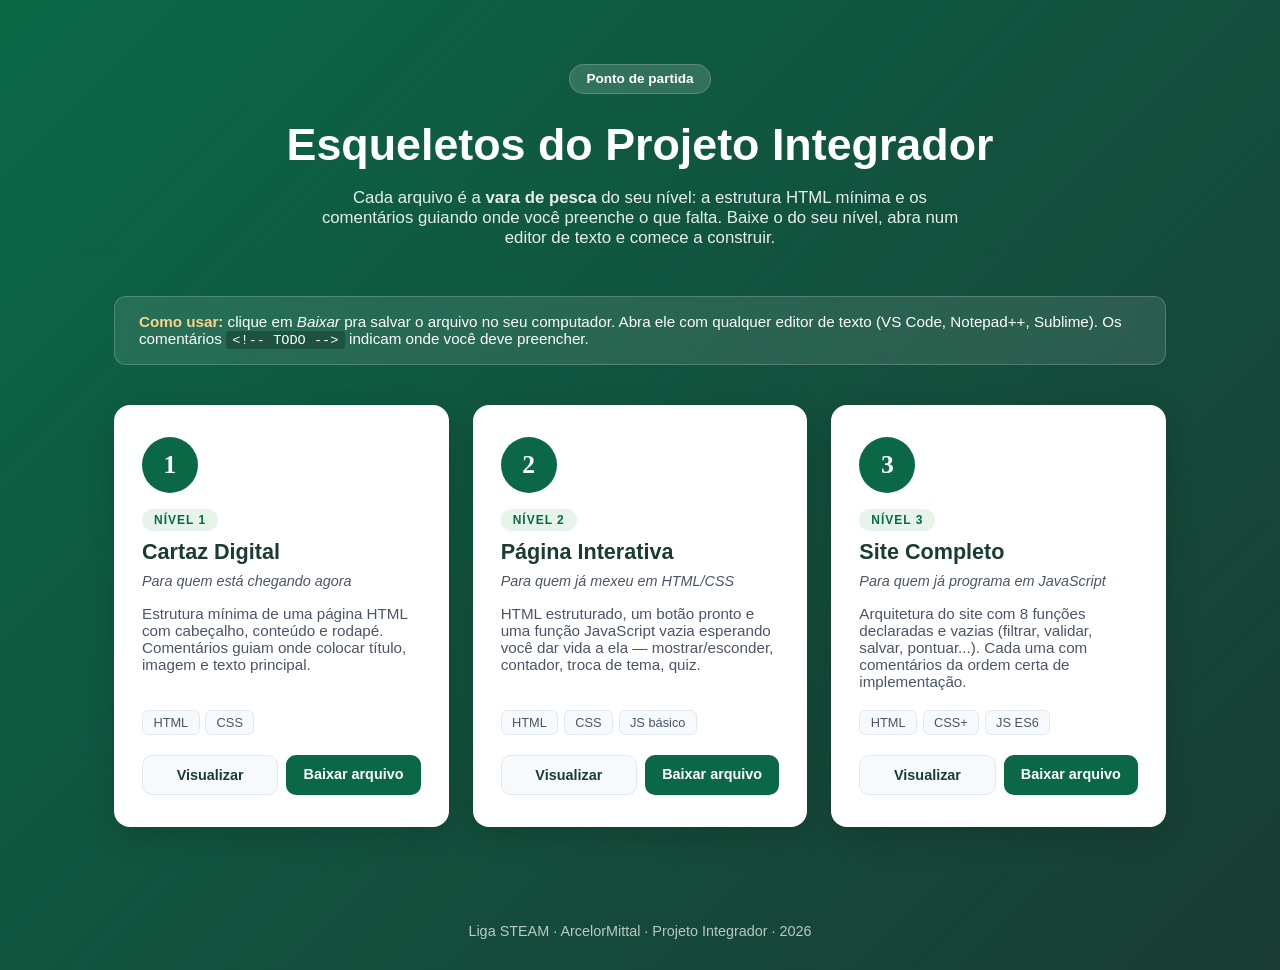
==== index.html @ 69ca0a3c "Add files via upload" ====
<!DOCTYPE html>
<html lang="pt-BR">
<head>
  <meta charset="UTF-8">
  <meta name="viewport" content="width=device-width, initial-scale=1.0">
  <meta name="description" content="Esqueletos HTML iniciais para o Projeto Integrador da Liga STEAM / ArcelorMittal — três níveis.">
  <title>Esqueletos · Projeto Integrador · Liga STEAM</title>
  <style>
    * { margin: 0; padding: 0; box-sizing: border-box; }
    body {
      font-family: 'Segoe UI', Roboto, Arial, sans-serif;
      background: linear-gradient(135deg, #0a6847 0%, #1a3c34 100%);
      color: #1a202c;
      min-height: 100vh;
    }

    .topo { text-align: center; padding: 4rem 1.5rem 2rem; color: white; }
    .etiqueta {
      display: inline-block;
      background: rgba(255,255,255,0.15);
      padding: 0.4rem 1rem;
      border-radius: 100px;
      font-size: 0.85rem;
      font-weight: 600;
      margin-bottom: 1.5rem;
      border: 1px solid rgba(255,255,255,0.2);
    }
    .topo h1 { font-size: clamp(1.8rem, 5vw, 2.8rem); margin-bottom: 1rem; line-height: 1.2; }
    .topo p {
      opacity: 0.9;
      max-width: 640px;
      margin: 0 auto;
      font-size: 1.05rem;
    }

    .conteudo { max-width: 1100px; margin: 0 auto; padding: 1rem 1.5rem 4rem; }

    .nota {
      background: rgba(255,255,255,0.1);
      border: 1px solid rgba(255,255,255,0.2);
      border-radius: 12px;
      padding: 1rem 1.5rem;
      color: white;
      margin-bottom: 2.5rem;
      font-size: 0.95rem;
      backdrop-filter: blur(10px);
    }
    .nota strong { color: #fbd38d; }
    .nota code {
      background: rgba(0,0,0,0.25);
      padding: 0.1rem 0.4rem;
      border-radius: 4px;
      font-size: 0.85rem;
    }

    .grid {
      display: grid;
      grid-template-columns: repeat(auto-fit, minmax(290px, 1fr));
      gap: 1.5rem;
    }

    .card {
      background: white;
      border-radius: 16px;
      padding: 2rem 1.75rem;
      box-shadow: 0 10px 30px rgba(0,0,0,0.15);
      display: flex;
      flex-direction: column;
    }
    .card__numero {
      width: 56px;
      height: 56px;
      border-radius: 50%;
      background: #0a6847;
      color: white;
      font-size: 1.6rem;
      font-weight: 700;
      display: flex;
      align-items: center;
      justify-content: center;
      margin-bottom: 1rem;
      font-family: Georgia, serif;
    }
    .card__nivel {
      display: inline-block;
      background: #e6f4ea;
      color: #0a6847;
      padding: 0.25rem 0.75rem;
      border-radius: 100px;
      font-size: 0.75rem;
      font-weight: 700;
      letter-spacing: 1px;
      text-transform: uppercase;
      margin-bottom: 0.5rem;
      align-self: flex-start;
    }
    .card h2 {
      color: #1a3c34;
      font-size: 1.35rem;
      margin-bottom: 0.5rem;
    }
    .card__sub {
      color: #4a5568;
      font-size: 0.9rem;
      margin-bottom: 1rem;
      font-style: italic;
    }
    .card__desc {
      color: #4a5568;
      font-size: 0.95rem;
      margin-bottom: 1.25rem;
      flex-grow: 1;
    }
    .card__tec {
      display: flex;
      flex-wrap: wrap;
      gap: 0.35rem;
      margin-bottom: 1.25rem;
    }
    .tec {
      background: #f7fafc;
      color: #4a5568;
      padding: 0.25rem 0.65rem;
      border-radius: 6px;
      font-size: 0.8rem;
      font-weight: 500;
      border: 1px solid #e2e8f0;
    }

    .card__acoes {
      display: flex;
      gap: 0.5rem;
      flex-wrap: wrap;
    }
    .botao {
      flex: 1;
      min-width: 130px;
      text-align: center;
      padding: 0.7rem 1rem;
      border-radius: 10px;
      text-decoration: none;
      font-weight: 600;
      font-size: 0.9rem;
      transition: transform 0.15s, box-shadow 0.15s;
    }
    .botao:hover { transform: translateY(-2px); }
    .botao--principal {
      background: #0a6847;
      color: white;
    }
    .botao--principal:hover { box-shadow: 0 6px 16px rgba(10, 104, 71, 0.4); }
    .botao--secundario {
      background: #f7fafc;
      color: #1a3c34;
      border: 1px solid #e2e8f0;
    }
    .botao--secundario:hover { background: #edf2f7; }

    .rodape { text-align: center; color: rgba(255,255,255,0.7); padding: 2rem; font-size: 0.9rem; }
  </style>
</head>
<body>

  <header class="topo">
    <span class="etiqueta">Ponto de partida</span>
    <h1>Esqueletos do Projeto Integrador</h1>
    <p>Cada arquivo é a <strong>vara de pesca</strong> do seu nível: a estrutura HTML mínima e os comentários guiando onde você preenche o que falta. Baixe o do seu nível, abra num editor de texto e comece a construir.</p>
  </header>

  <main class="conteudo">

    <div class="nota">
      <strong>Como usar:</strong> clique em <em>Baixar</em> pra salvar o arquivo no seu computador. Abra ele com qualquer editor de texto (VS Code, Notepad++, Sublime). Os comentários <code>&lt;!-- TODO --&gt;</code> indicam onde você deve preencher.
    </div>

    <div class="grid">

      <article class="card">
        <div class="card__numero">1</div>
        <span class="card__nivel">Nível 1</span>
        <h2>Cartaz Digital</h2>
        <p class="card__sub">Para quem está chegando agora</p>
        <p class="card__desc">Estrutura mínima de uma página HTML com cabeçalho, conteúdo e rodapé. Comentários guiam onde colocar título, imagem e texto principal.</p>
        <div class="card__tec">
          <span class="tec">HTML</span>
          <span class="tec">CSS</span>
        </div>
        <div class="card__acoes">
          <a href="nivel-1-cartaz-digital.html" class="botao botao--secundario" target="_blank">Visualizar</a>
          <a href="nivel-1-cartaz-digital.html" download class="botao botao--principal">Baixar arquivo</a>
        </div>
      </article>

      <article class="card">
        <div class="card__numero">2</div>
        <span class="card__nivel">Nível 2</span>
        <h2>Página Interativa</h2>
        <p class="card__sub">Para quem já mexeu em HTML/CSS</p>
        <p class="card__desc">HTML estruturado, um botão pronto e uma função JavaScript vazia esperando você dar vida a ela — mostrar/esconder, contador, troca de tema, quiz.</p>
        <div class="card__tec">
          <span class="tec">HTML</span>
          <span class="tec">CSS</span>
          <span class="tec">JS básico</span>
        </div>
        <div class="card__acoes">
          <a href="nivel-2-pagina-interativa.html" class="botao botao--secundario" target="_blank">Visualizar</a>
          <a href="nivel-2-pagina-interativa.html" download class="botao botao--principal">Baixar arquivo</a>
        </div>
      </article>

      <article class="card">
        <div class="card__numero">3</div>
        <span class="card__nivel">Nível 3</span>
        <h2>Site Completo</h2>
        <p class="card__sub">Para quem já programa em JavaScript</p>
        <p class="card__desc">Arquitetura do site com 8 funções declaradas e vazias (filtrar, validar, salvar, pontuar...). Cada uma com comentários da ordem certa de implementação.</p>
        <div class="card__tec">
          <span class="tec">HTML</span>
          <span class="tec">CSS+</span>
          <span class="tec">JS ES6</span>
        </div>
        <div class="card__acoes">
          <a href="nivel-3-site-completo.html" class="botao botao--secundario" target="_blank">Visualizar</a>
          <a href="nivel-3-site-completo.html" download class="botao botao--principal">Baixar arquivo</a>
        </div>
      </article>

    </div>

  </main>

  <footer class="rodape">
    <p>Liga STEAM · ArcelorMittal · Projeto Integrador · 2026</p>
  </footer>

</body>
</html>
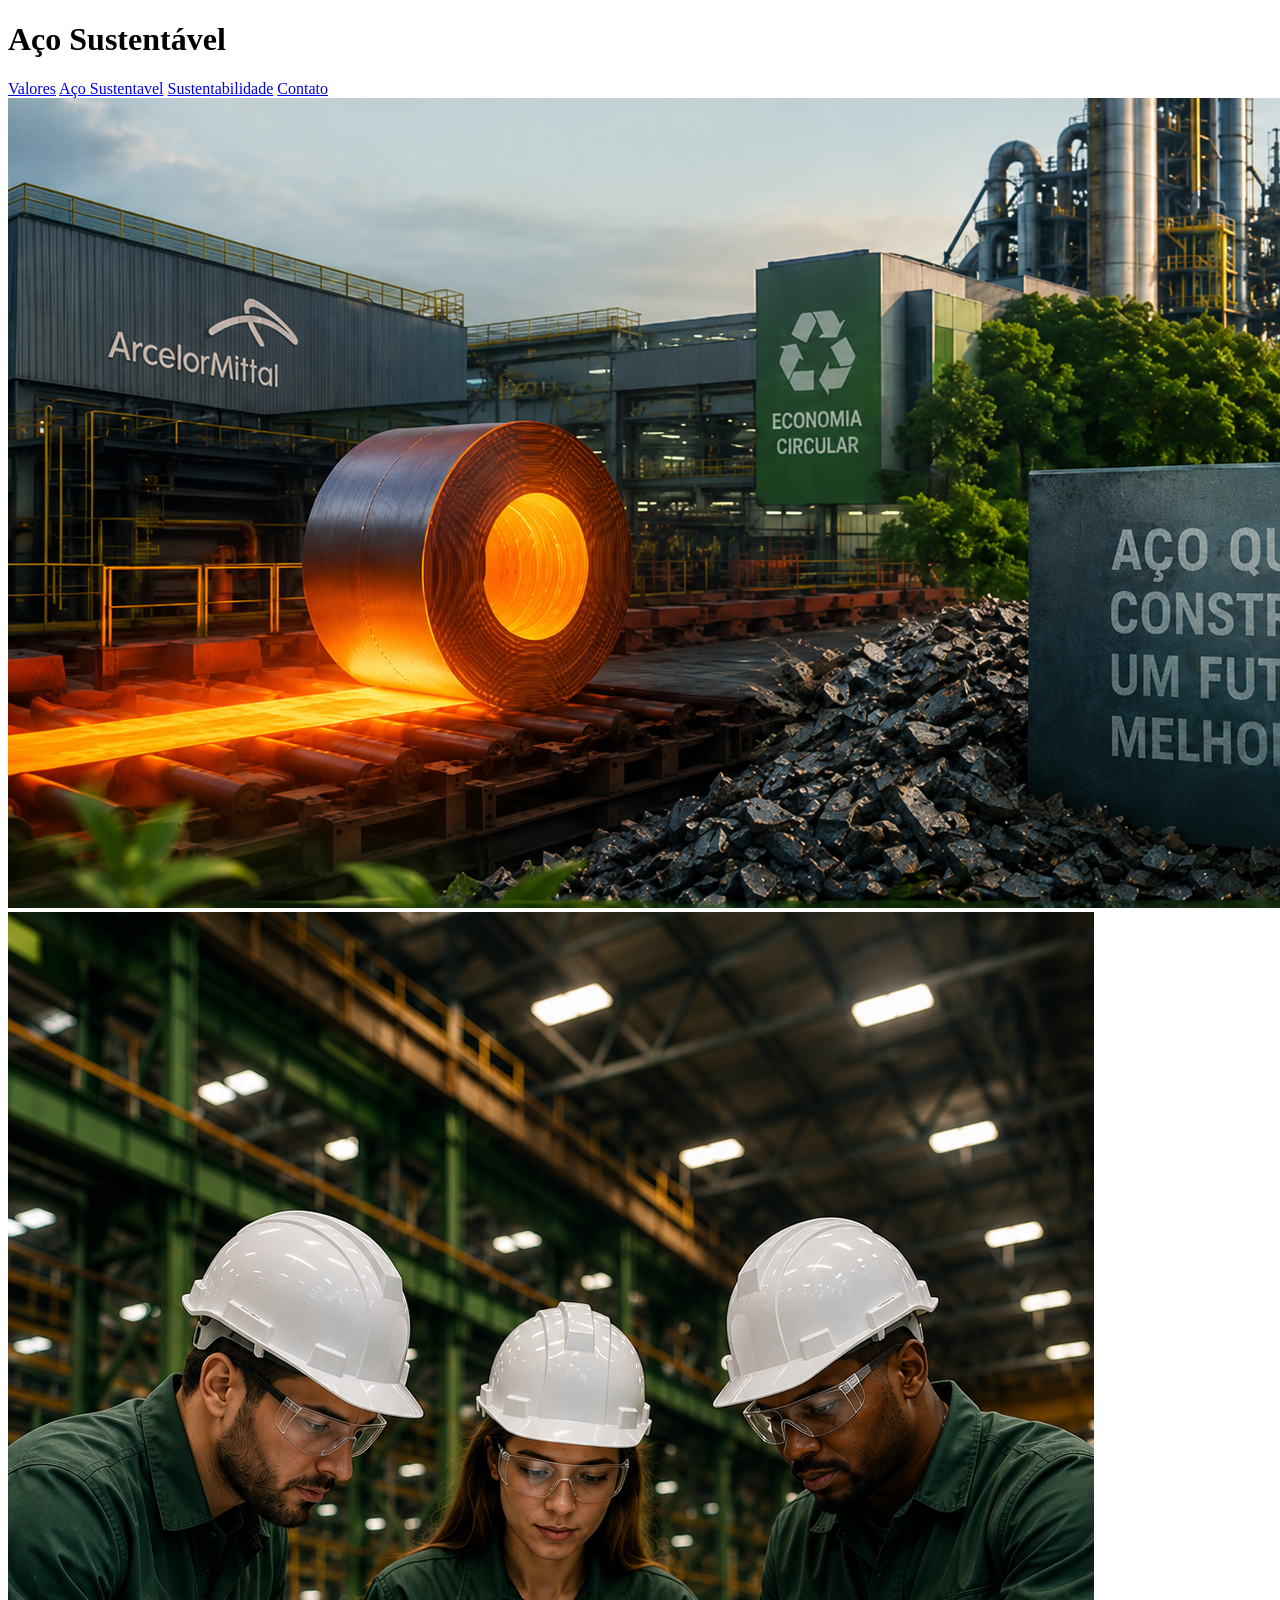
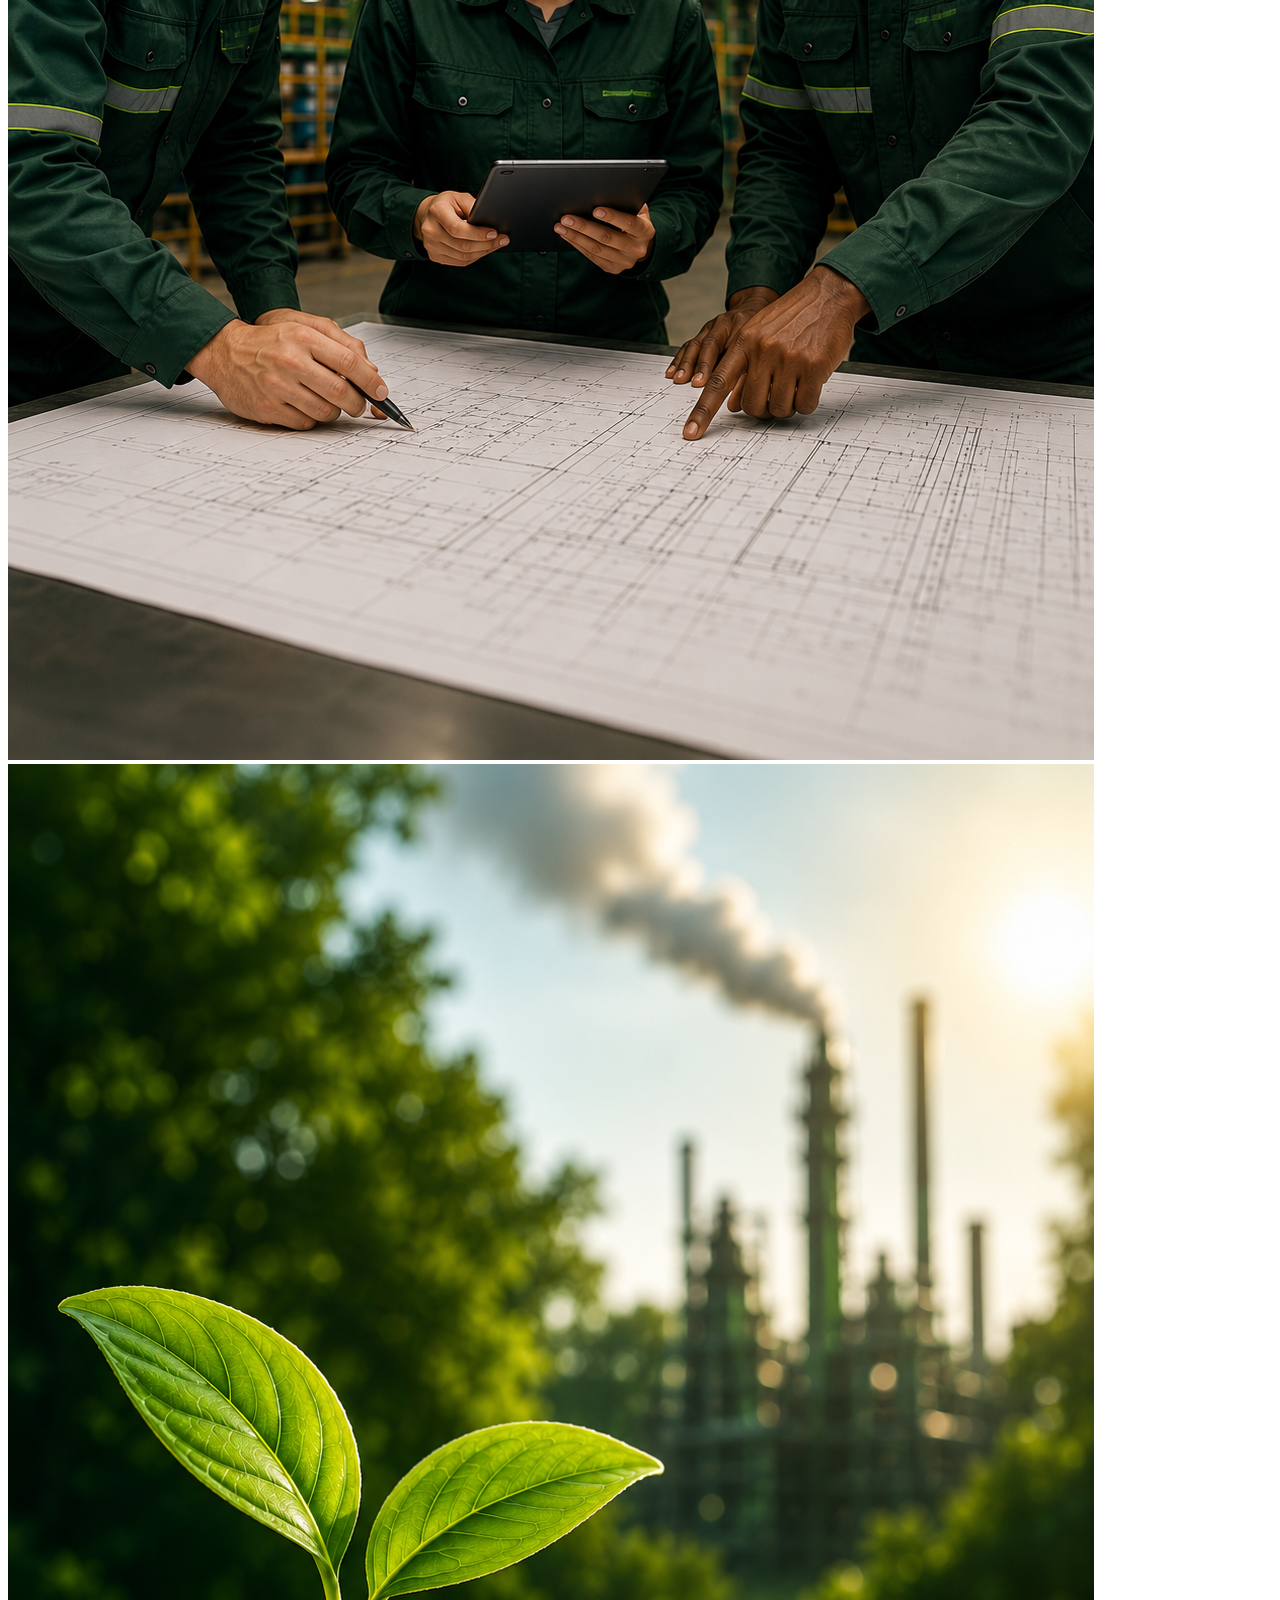
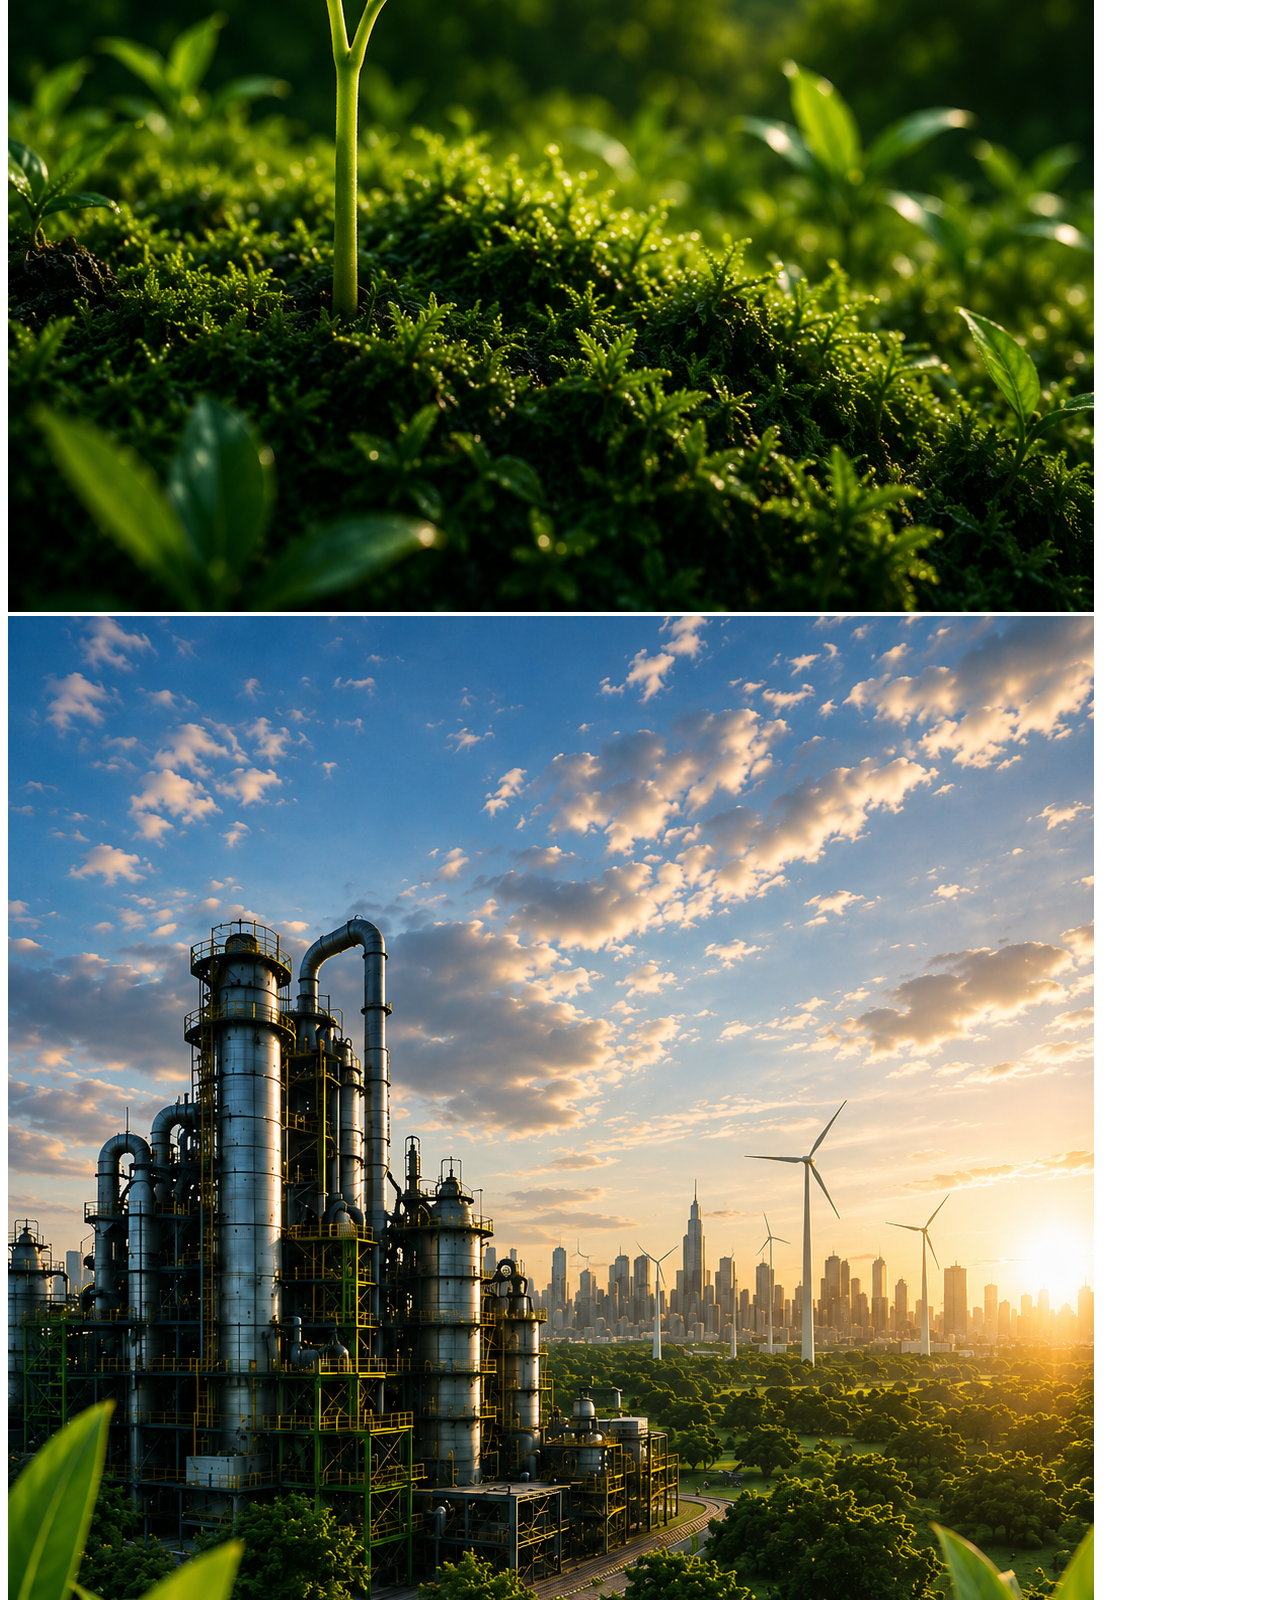
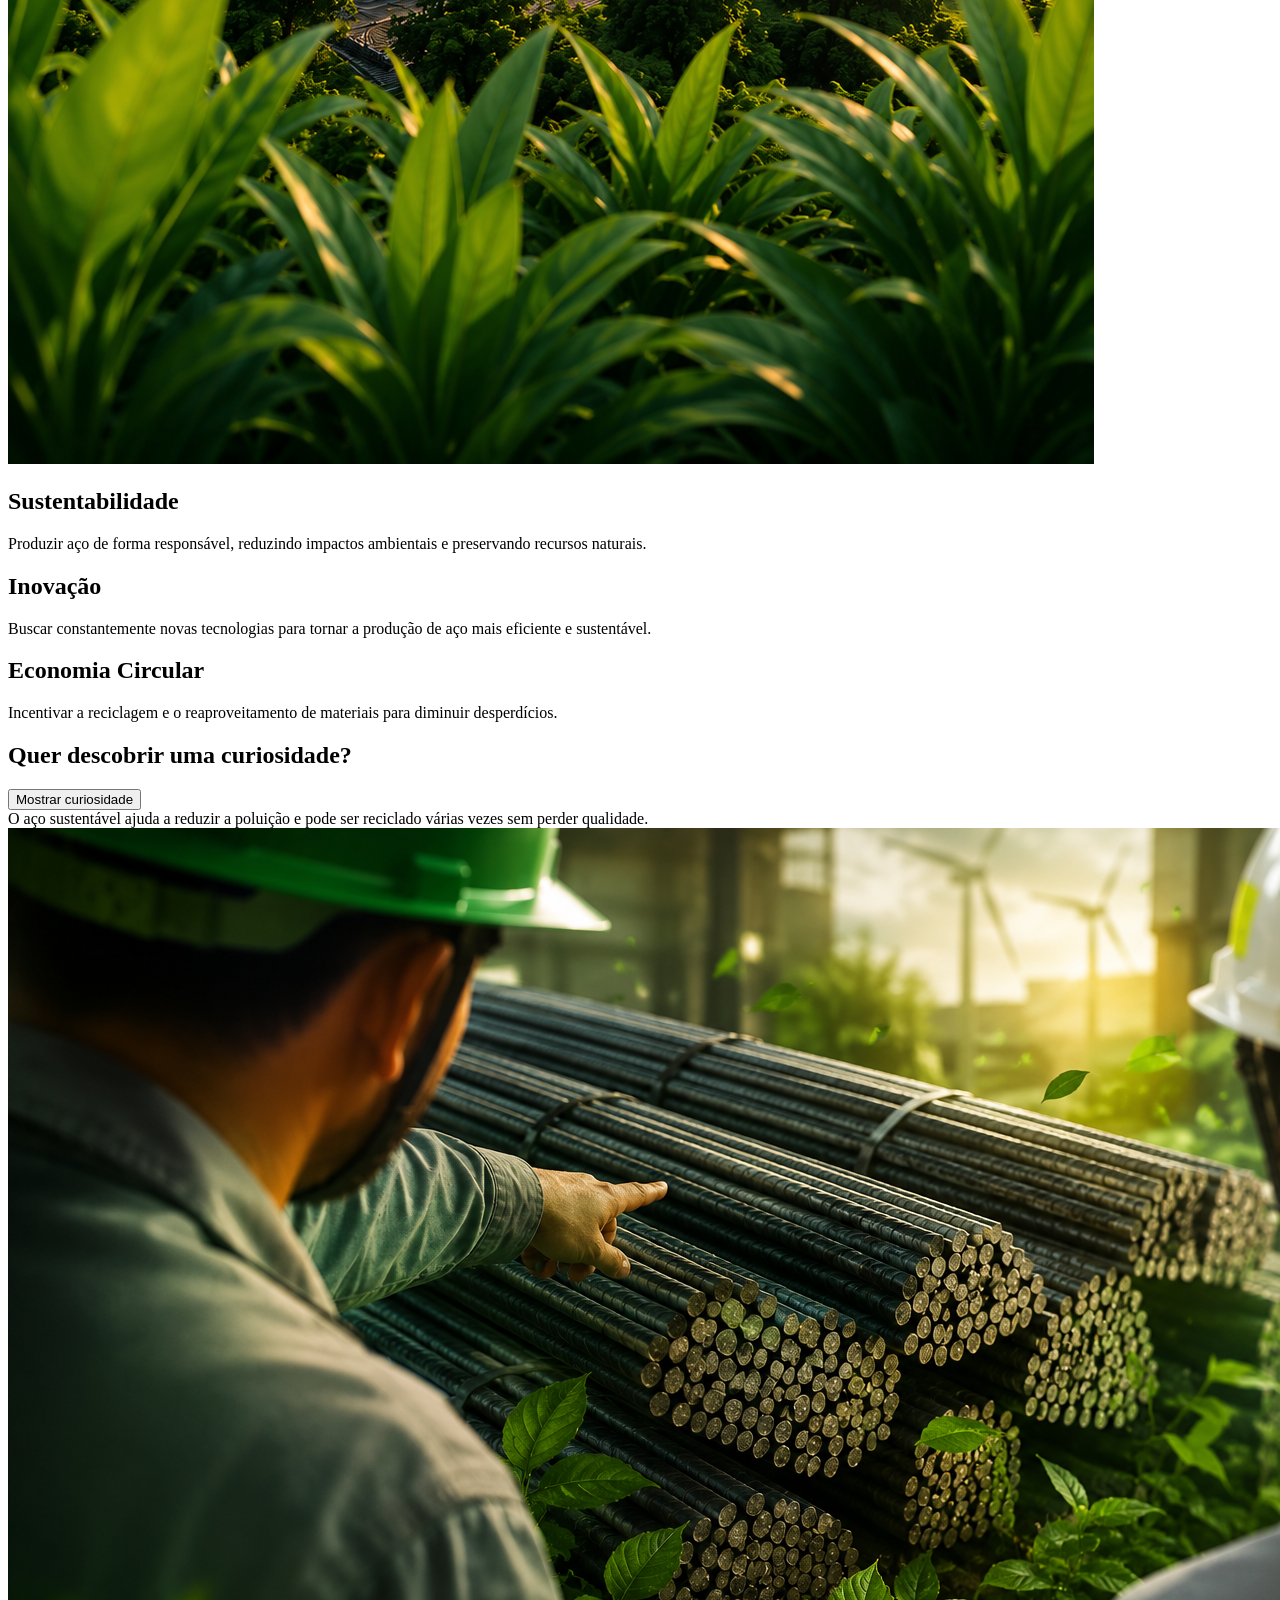
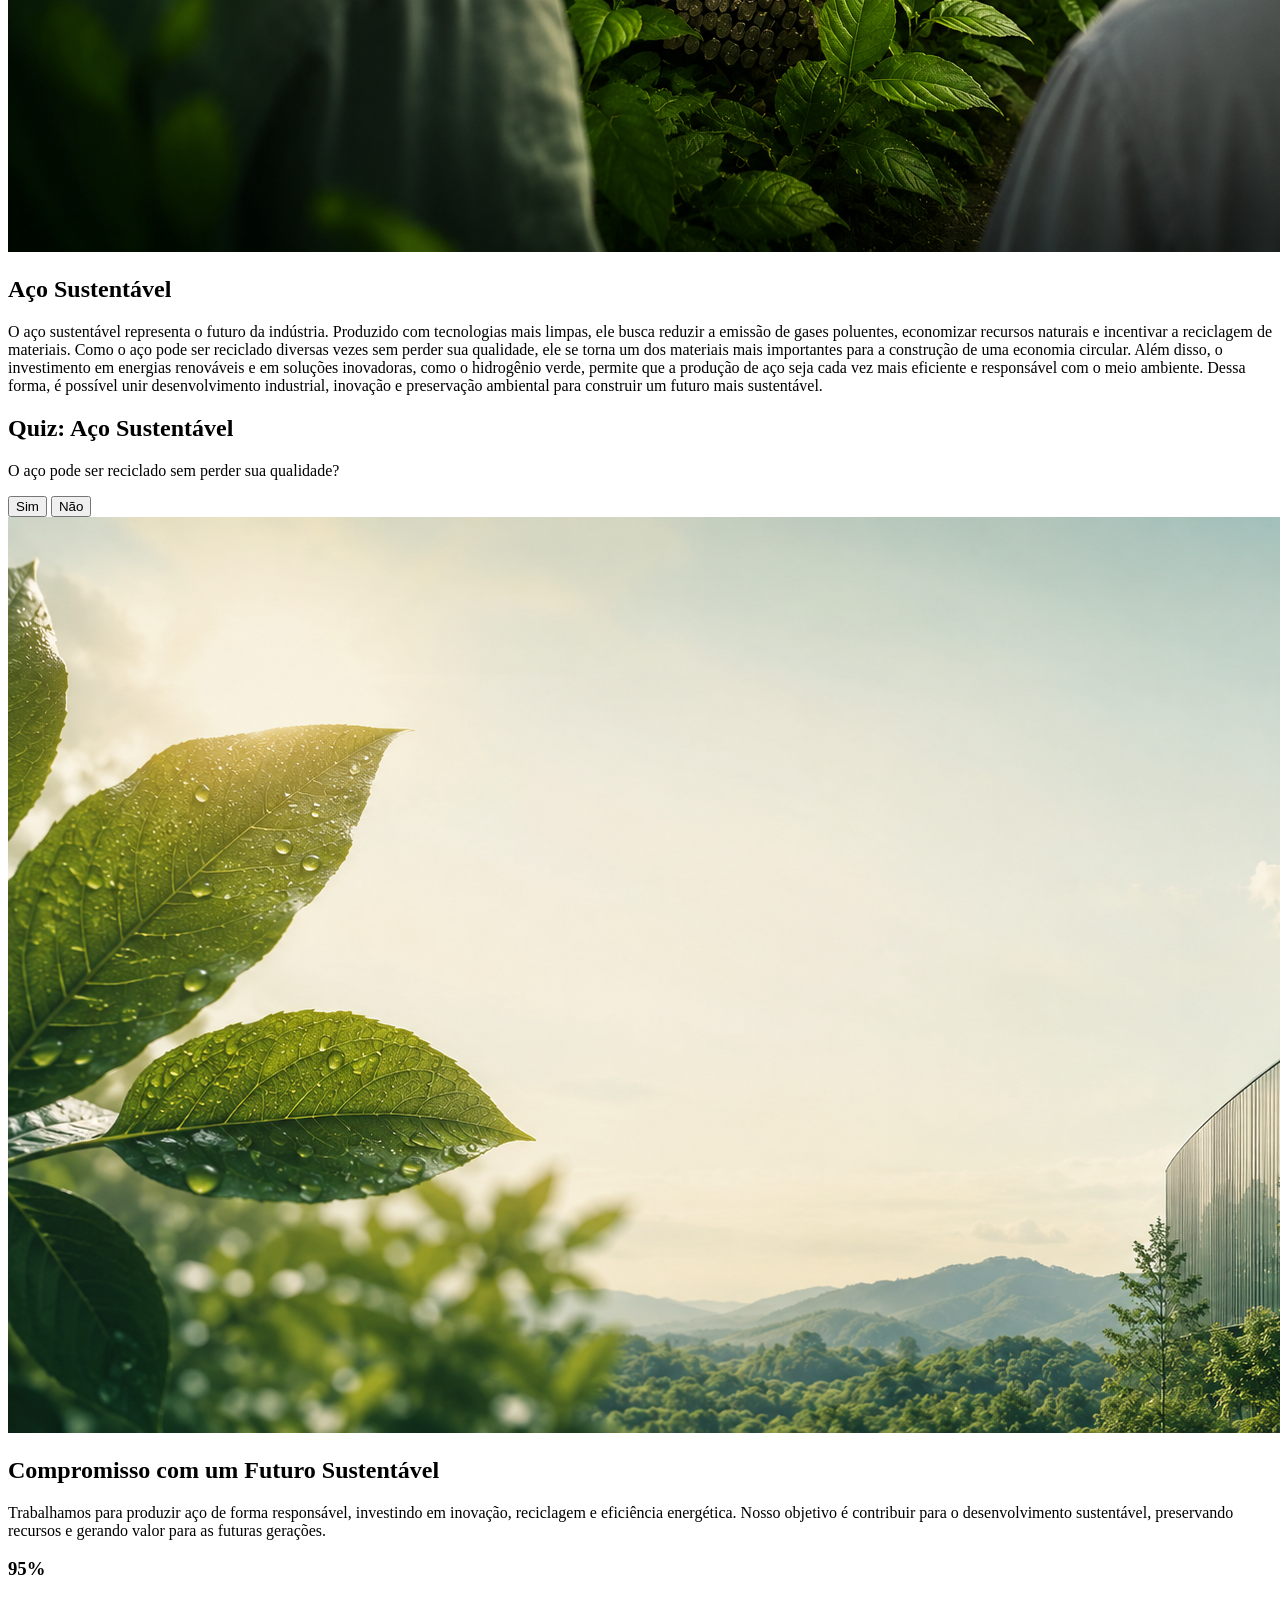
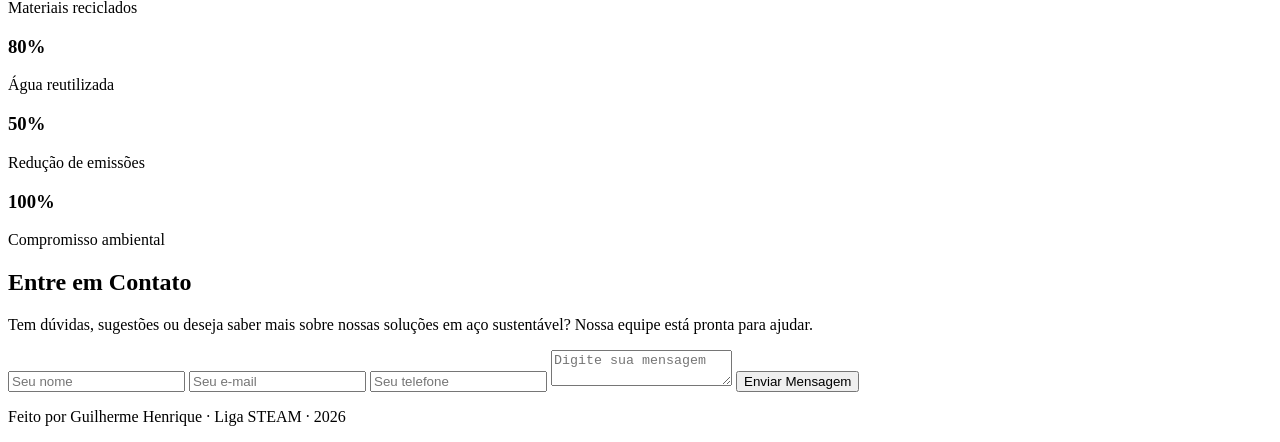
==== commit 15539af6: "Add files via upload" ====
--- a/index.html
+++ b/index.html
@@ -1,237 +1,174 @@
-<!DOCTYPE html>
-<html lang="pt-BR">
-<head>
-  <meta charset="UTF-8">
-  <meta name="viewport" content="width=device-width, initial-scale=1.0">
-  <meta name="description" content="Esqueletos HTML iniciais para o Projeto Integrador da Liga STEAM / ArcelorMittal — três níveis.">
-  <title>Esqueletos · Projeto Integrador · Liga STEAM</title>
-  <style>
-    * { margin: 0; padding: 0; box-sizing: border-box; }
-    body {
-      font-family: 'Segoe UI', Roboto, Arial, sans-serif;
-      background: linear-gradient(135deg, #0a6847 0%, #1a3c34 100%);
-      color: #1a202c;
-      min-height: 100vh;
-    }
-
-    .topo { text-align: center; padding: 4rem 1.5rem 2rem; color: white; }
-    .etiqueta {
-      display: inline-block;
-      background: rgba(255,255,255,0.15);
-      padding: 0.4rem 1rem;
-      border-radius: 100px;
-      font-size: 0.85rem;
-      font-weight: 600;
-      margin-bottom: 1.5rem;
-      border: 1px solid rgba(255,255,255,0.2);
-    }
-    .topo h1 { font-size: clamp(1.8rem, 5vw, 2.8rem); margin-bottom: 1rem; line-height: 1.2; }
-    .topo p {
-      opacity: 0.9;
-      max-width: 640px;
-      margin: 0 auto;
-      font-size: 1.05rem;
-    }
-
-    .conteudo { max-width: 1100px; margin: 0 auto; padding: 1rem 1.5rem 4rem; }
-
-    .nota {
-      background: rgba(255,255,255,0.1);
-      border: 1px solid rgba(255,255,255,0.2);
-      border-radius: 12px;
-      padding: 1rem 1.5rem;
-      color: white;
-      margin-bottom: 2.5rem;
-      font-size: 0.95rem;
-      backdrop-filter: blur(10px);
-    }
-    .nota strong { color: #fbd38d; }
-    .nota code {
-      background: rgba(0,0,0,0.25);
-      padding: 0.1rem 0.4rem;
-      border-radius: 4px;
-      font-size: 0.85rem;
-    }
-
-    .grid {
-      display: grid;
-      grid-template-columns: repeat(auto-fit, minmax(290px, 1fr));
-      gap: 1.5rem;
-    }
-
-    .card {
-      background: white;
-      border-radius: 16px;
-      padding: 2rem 1.75rem;
-      box-shadow: 0 10px 30px rgba(0,0,0,0.15);
-      display: flex;
-      flex-direction: column;
-    }
-    .card__numero {
-      width: 56px;
-      height: 56px;
-      border-radius: 50%;
-      background: #0a6847;
-      color: white;
-      font-size: 1.6rem;
-      font-weight: 700;
-      display: flex;
-      align-items: center;
-      justify-content: center;
-      margin-bottom: 1rem;
-      font-family: Georgia, serif;
-    }
-    .card__nivel {
-      display: inline-block;
-      background: #e6f4ea;
-      color: #0a6847;
-      padding: 0.25rem 0.75rem;
-      border-radius: 100px;
-      font-size: 0.75rem;
-      font-weight: 700;
-      letter-spacing: 1px;
-      text-transform: uppercase;
-      margin-bottom: 0.5rem;
-      align-self: flex-start;
-    }
-    .card h2 {
-      color: #1a3c34;
-      font-size: 1.35rem;
-      margin-bottom: 0.5rem;
-    }
-    .card__sub {
-      color: #4a5568;
-      font-size: 0.9rem;
-      margin-bottom: 1rem;
-      font-style: italic;
-    }
-    .card__desc {
-      color: #4a5568;
-      font-size: 0.95rem;
-      margin-bottom: 1.25rem;
-      flex-grow: 1;
-    }
-    .card__tec {
-      display: flex;
-      flex-wrap: wrap;
-      gap: 0.35rem;
-      margin-bottom: 1.25rem;
-    }
-    .tec {
-      background: #f7fafc;
-      color: #4a5568;
-      padding: 0.25rem 0.65rem;
-      border-radius: 6px;
-      font-size: 0.8rem;
-      font-weight: 500;
-      border: 1px solid #e2e8f0;
-    }
-
-    .card__acoes {
-      display: flex;
-      gap: 0.5rem;
-      flex-wrap: wrap;
-    }
-    .botao {
-      flex: 1;
-      min-width: 130px;
-      text-align: center;
-      padding: 0.7rem 1rem;
-      border-radius: 10px;
-      text-decoration: none;
-      font-weight: 600;
-      font-size: 0.9rem;
-      transition: transform 0.15s, box-shadow 0.15s;
-    }
-    .botao:hover { transform: translateY(-2px); }
-    .botao--principal {
-      background: #0a6847;
-      color: white;
-    }
-    .botao--principal:hover { box-shadow: 0 6px 16px rgba(10, 104, 71, 0.4); }
-    .botao--secundario {
-      background: #f7fafc;
-      color: #1a3c34;
-      border: 1px solid #e2e8f0;
-    }
-    .botao--secundario:hover { background: #edf2f7; }
-
-    .rodape { text-align: center; color: rgba(255,255,255,0.7); padding: 2rem; font-size: 0.9rem; }
-  </style>
-</head>
-<body>
-
-  <header class="topo">
-    <span class="etiqueta">Ponto de partida</span>
-    <h1>Esqueletos do Projeto Integrador</h1>
-    <p>Cada arquivo é a <strong>vara de pesca</strong> do seu nível: a estrutura HTML mínima e os comentários guiando onde você preenche o que falta. Baixe o do seu nível, abra num editor de texto e comece a construir.</p>
-  </header>
-
-  <main class="conteudo">
-
-    <div class="nota">
-      <strong>Como usar:</strong> clique em <em>Baixar</em> pra salvar o arquivo no seu computador. Abra ele com qualquer editor de texto (VS Code, Notepad++, Sublime). Os comentários <code>&lt;!-- TODO --&gt;</code> indicam onde você deve preencher.
-    </div>
-
-    <div class="grid">
-
-      <article class="card">
-        <div class="card__numero">1</div>
-        <span class="card__nivel">Nível 1</span>
-        <h2>Cartaz Digital</h2>
-        <p class="card__sub">Para quem está chegando agora</p>
-        <p class="card__desc">Estrutura mínima de uma página HTML com cabeçalho, conteúdo e rodapé. Comentários guiam onde colocar título, imagem e texto principal.</p>
-        <div class="card__tec">
-          <span class="tec">HTML</span>
-          <span class="tec">CSS</span>
-        </div>
-        <div class="card__acoes">
-          <a href="nivel-1-cartaz-digital.html" class="botao botao--secundario" target="_blank">Visualizar</a>
-          <a href="nivel-1-cartaz-digital.html" download class="botao botao--principal">Baixar arquivo</a>
-        </div>
-      </article>
-
-      <article class="card">
-        <div class="card__numero">2</div>
-        <span class="card__nivel">Nível 2</span>
-        <h2>Página Interativa</h2>
-        <p class="card__sub">Para quem já mexeu em HTML/CSS</p>
-        <p class="card__desc">HTML estruturado, um botão pronto e uma função JavaScript vazia esperando você dar vida a ela — mostrar/esconder, contador, troca de tema, quiz.</p>
-        <div class="card__tec">
-          <span class="tec">HTML</span>
-          <span class="tec">CSS</span>
-          <span class="tec">JS básico</span>
-        </div>
-        <div class="card__acoes">
-          <a href="nivel-2-pagina-interativa.html" class="botao botao--secundario" target="_blank">Visualizar</a>
-          <a href="nivel-2-pagina-interativa.html" download class="botao botao--principal">Baixar arquivo</a>
-        </div>
-      </article>
-
-      <article class="card">
-        <div class="card__numero">3</div>
-        <span class="card__nivel">Nível 3</span>
-        <h2>Site Completo</h2>
-        <p class="card__sub">Para quem já programa em JavaScript</p>
-        <p class="card__desc">Arquitetura do site com 8 funções declaradas e vazias (filtrar, validar, salvar, pontuar...). Cada uma com comentários da ordem certa de implementação.</p>
-        <div class="card__tec">
-          <span class="tec">HTML</span>
-          <span class="tec">CSS+</span>
-          <span class="tec">JS ES6</span>
-        </div>
-        <div class="card__acoes">
-          <a href="nivel-3-site-completo.html" class="botao botao--secundario" target="_blank">Visualizar</a>
-          <a href="nivel-3-site-completo.html" download class="botao botao--principal">Baixar arquivo</a>
-        </div>
-      </article>
-
-    </div>
-
-  </main>
-
-  <footer class="rodape">
-    <p>Liga STEAM · ArcelorMittal · Projeto Integrador · 2026</p>
-  </footer>
-
-</body>
-</html>
+<!DOCTYPE html>
+<html lang="pt-BR">
+<head>
+  <meta charset="UTF-8">
+  <meta name="viewport" content="width=device-width, initial-scale=1.0">
+
+  <!-- ========================================================
+       NÍVEL 2 — PÁGINA INTERATIVA
+       Liga STEAM / ArcelorMittal
+       ========================================================
+       Esta é a vara. Você pesca.
+
+       O QUE FAZER:
+       1. Estruture a página (HTML)
+       2. Estilize (CSS)
+       3. Faça a página REAGIR ao usuário (JavaScript)
+
+       Sugestões do que pode ser a interação:
+       - Botão que mostra/esconde uma curiosidade
+       - Contador de visitantes
+       - Quiz com 3 perguntas que conta acertos
+       - Botão que troca o tema (claro/escuro)
+       - Botão que troca a frase principal aleatoriamente
+       ======================================================== -->
+
+  <title>Aço Sustentável</title>
+  <link rel="stylesheet" href="style2.css">
+
+</head>
+<body>
+
+  <header>
+    <h1>Aço Sustentável</h1>
+
+   <nav>
+    <a href="#quemsomos">Valores</a>
+    <a href="#aco">Aço Sustentavel</a>
+    <a href="#sustentabilidade">Sustentabilidade</a>
+    <a href="#contato">Contato</a>
+   </nav>
+
+  </header>
+
+  <main>
+    <img class="banner" src="imagem3.png" alt="Sustentabilidade na indústria">
+
+    <div id="quemsomos" class="galeria">
+     <img src="imagemquemsomos1.png" class="imgquemsomos">
+     <img src="imagemquemsomos2.png" class="imgquemsomos">
+     <img src="imagemquemsomos3.png" class="imgquemsomos">
+    </div>
+
+     <section class="quemsomos">
+      <h1>Sustentabilidade</h1>
+      <p>
+    Produzir aço de forma responsável, reduzindo impactos ambientais e preservando recursos naturais.
+     </p>
+     </section>
+     
+     <section class="quemsomos2">
+      <h1>Inovação</h1>
+      <p>
+        Buscar constantemente novas tecnologias para tornar a produção de aço mais eficiente e sustentável.
+      </p>
+     </section>
+
+     <section class="quemsomos3">
+      <h1>Economia Circular</h1>
+      <p>Incentivar a reciclagem e o reaproveitamento de materiais para diminuir desperdícios.
+      </p>
+     </section>
+
+    <section class="interativo">
+
+      <h2>Quer descobrir uma curiosidade?</h2>
+
+      <button id="botao-acao">
+        Mostrar curiosidade
+      </button>
+      
+      <div id="resposta" class="escondido">
+        O aço sustentável ajuda a reduzir a poluição e pode ser reciclado várias vezes sem perder qualidade.
+      </div>
+
+    </section>
+
+    <section id="aco" class="aco">
+       <img class="imgaco" src="imagemacosustentavel.png" alt="Aço Sustentavel">
+       <div class="textoaco">
+        <h1><strong>Aço Sustentável</strong></h1>
+        <p>
+           O aço sustentável representa o futuro da indústria. Produzido com tecnologias mais limpas, ele busca reduzir a emissão de gases poluentes, economizar recursos naturais e incentivar a reciclagem de materiais. Como o aço pode ser reciclado diversas vezes sem perder sua qualidade, ele se torna um dos materiais mais importantes para a construção de uma economia circular.
+           Além disso, o investimento em energias renováveis e em soluções inovadoras, como o hidrogênio verde, permite que a produção de aço seja cada vez mais eficiente e responsável com o meio ambiente. Dessa forma, é possível unir desenvolvimento industrial, inovação e preservação ambiental para construir um futuro mais sustentável.
+        </p>
+    </div>
+    </section>
+    
+    <section class="quiz">
+
+      <h2>Quiz: Aço Sustentável</h2>
+
+       <p>O aço pode ser reciclado sem perder sua qualidade?</p>
+       <button id="sim">Sim</button>
+       <button id="nao">Não</button>
+       <div id="resultadoQuiz"></div>
+    </section>
+
+    <section id="sustentabilidade" class="sustentabilidade">
+      <img class="imgbanner" src="imgbanner.png" alt="Banner Sustentabilidade">
+      <div class="textosus">
+      <h1>Compromisso com um Futuro Sustentável</h1>
+      <p>Trabalhamos para produzir aço de forma responsável, investindo em inovação, reciclagem e eficiência energética. Nosso objetivo é contribuir para o desenvolvimento sustentável, preservando recursos e gerando valor para as futuras gerações.</p>
+
+            <div class="dados">
+
+    <div class="dado">
+        <h3>95%</h3>
+        <p>Materiais reciclados</p>
+    </div>
+
+    <div class="dado">
+        <h3>80%</h3>
+        <p>Água reutilizada</p>
+    </div>
+
+    <div class="dado">
+        <h3>50%</h3>
+        <p>Redução de emissões</p>
+    </div>
+
+    <div class="dado">
+        <h3>100%</h3>
+        <p>Compromisso ambiental</p>
+          </div>
+      </div> 
+    </section>
+
+    <section id="contato" class="contato">
+
+    <h1>Entre em Contato</h1>
+
+    <p>
+        Tem dúvidas, sugestões ou deseja saber mais sobre nossas soluções em aço sustentável?
+        Nossa equipe está pronta para ajudar.
+    </p>
+
+    <form id="formContato">
+
+        <input type="text" placeholder="Seu nome" required>
+
+        <input type="email" placeholder="Seu e-mail" required>
+
+        <input type="tel" placeholder="Seu telefone">
+
+        <textarea placeholder="Digite sua mensagem"></textarea>
+
+        <button type="submit">
+            Enviar Mensagem
+        </button>
+
+        <div id="mensagemContato"></div>
+
+    </form>
+
+    </section>
+  </main>
+
+  <footer>
+    <p>Feito por Guilherme Henrique · Liga STEAM · 2026</p>
+  </footer>
+
+<script src="projetointegrador.js"></script>
+</body>
+</html>
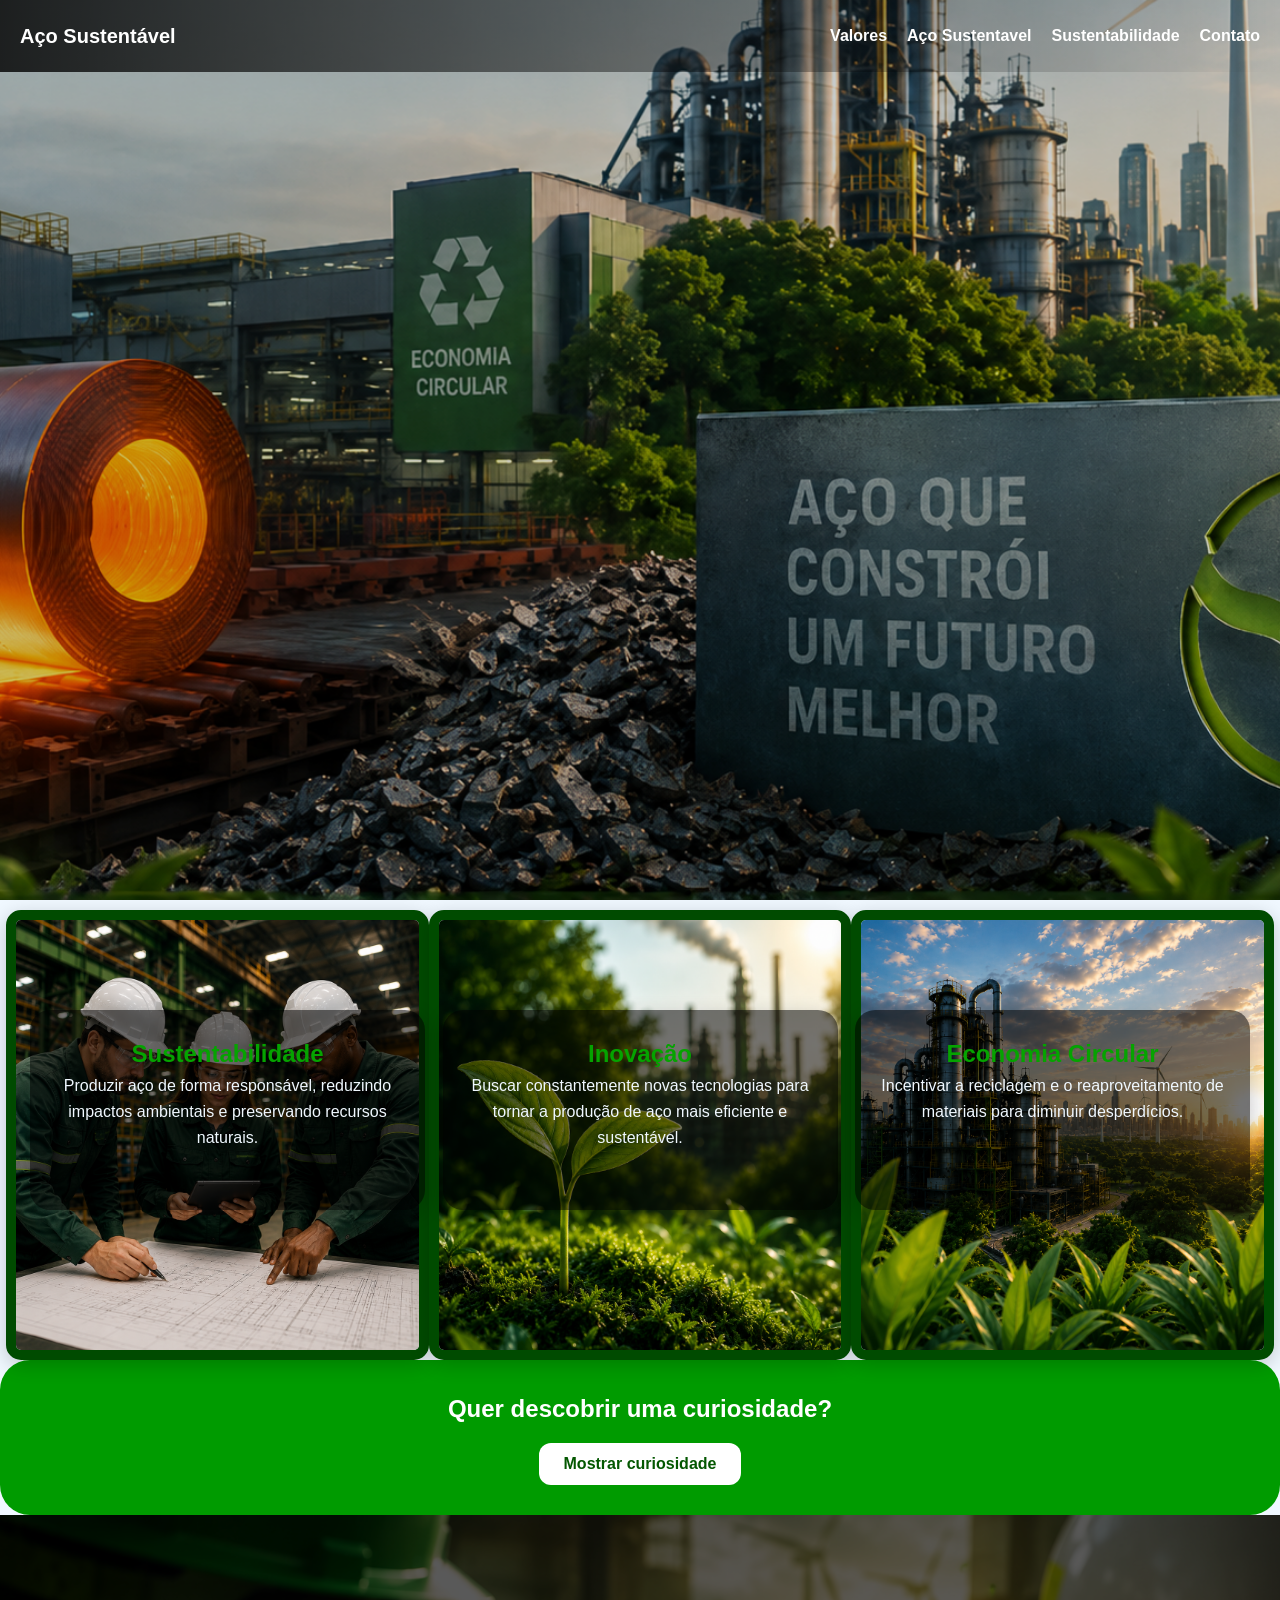
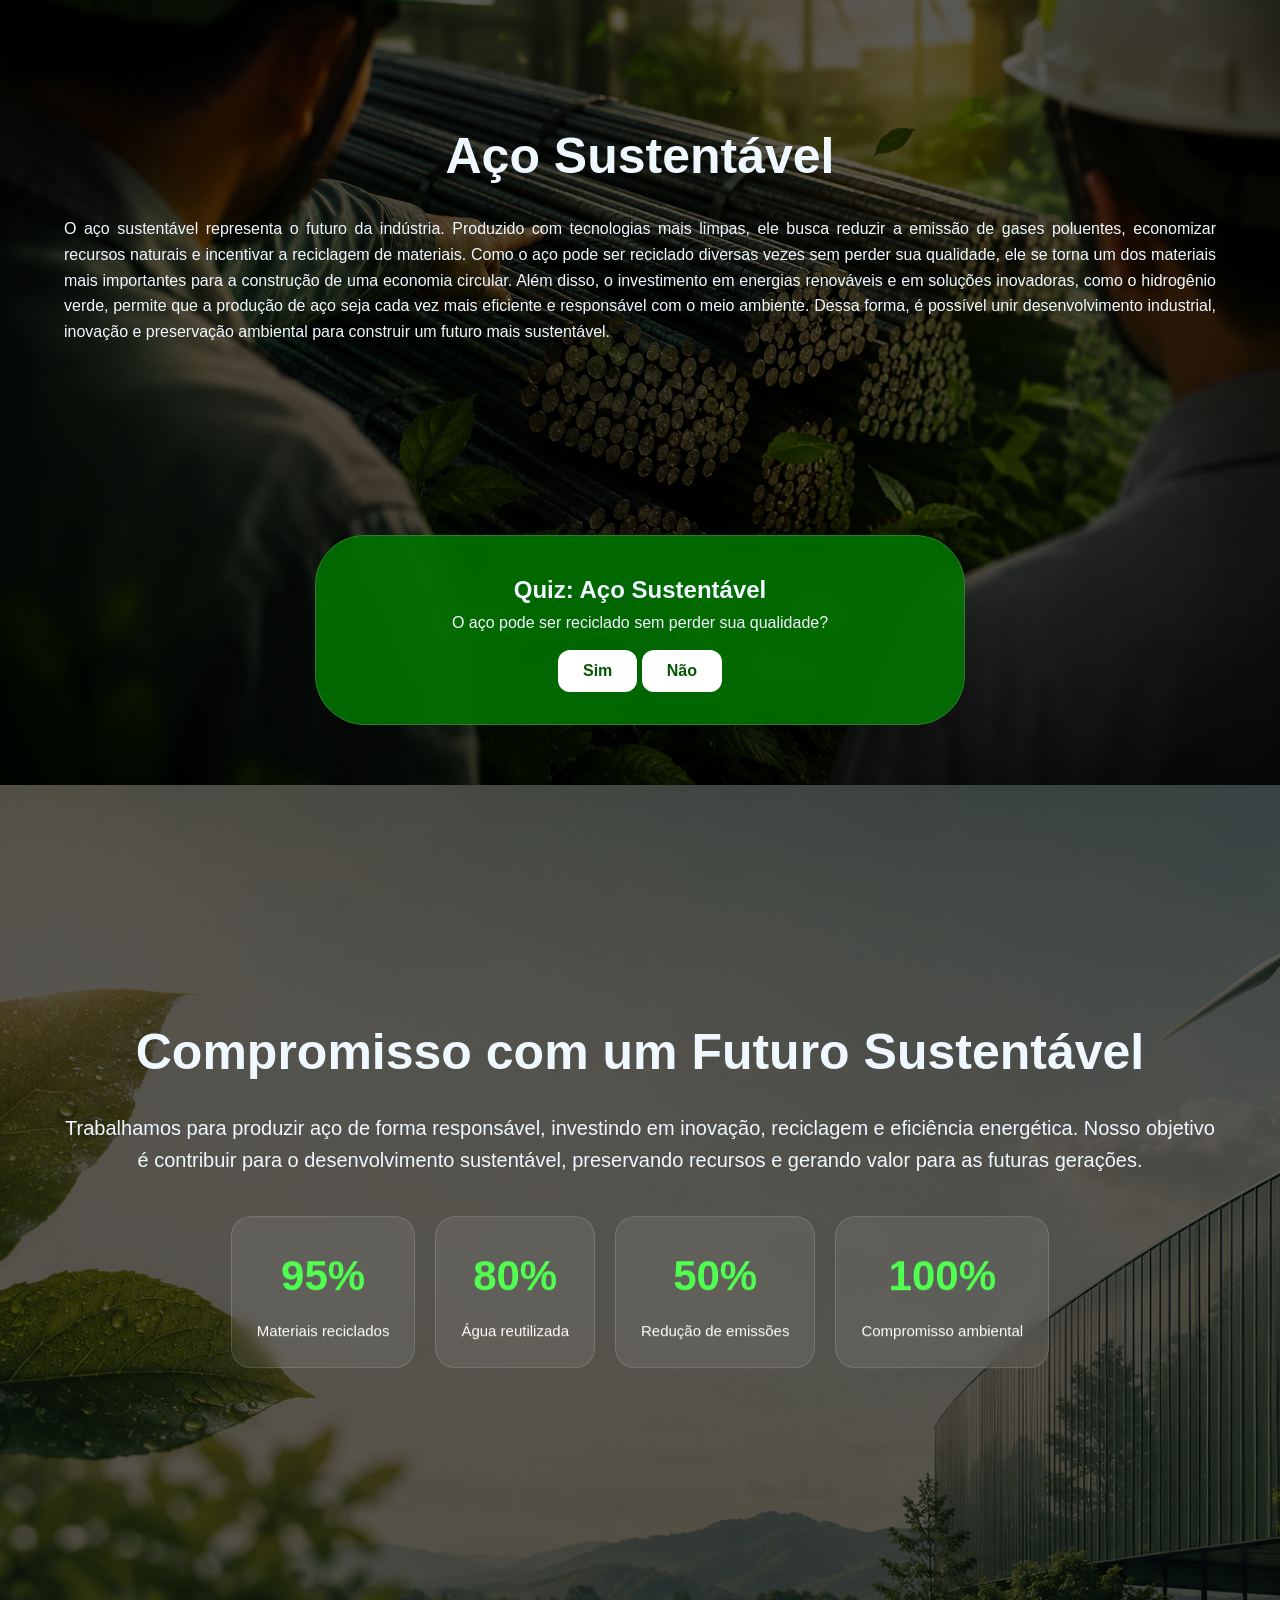
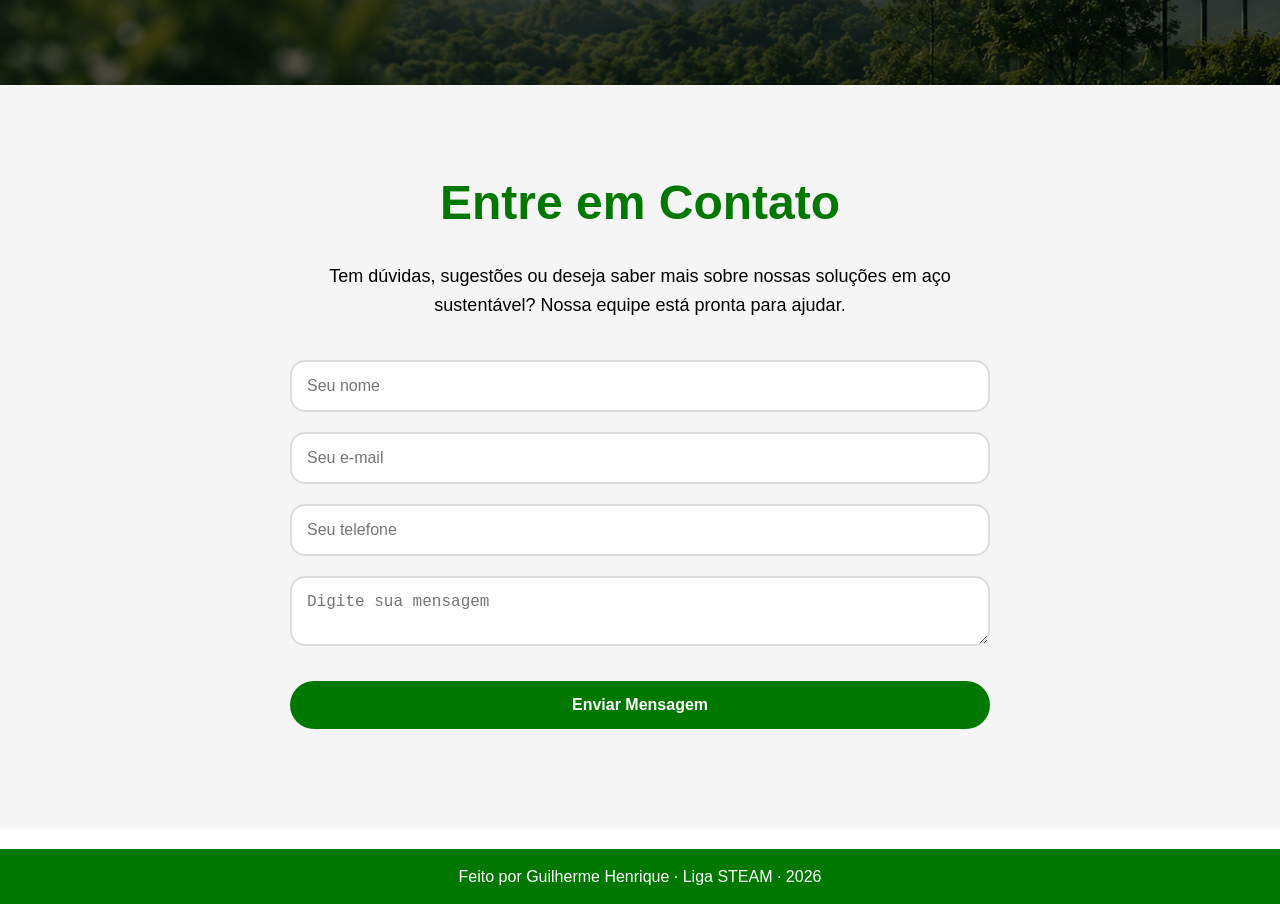
==== commit 2d4e65b1: "Add files via upload" ====
--- a/index.html
+++ b/index.html
@@ -24,7 +24,7 @@
        ======================================================== -->
 
   <title>Aço Sustentável</title>
-  <link rel="stylesheet" href="style2.css">
+  <link rel="stylesheet" href="style.css">
 
 </head>
 <body>
@@ -169,6 +169,6 @@
     <p>Feito por Guilherme Henrique · Liga STEAM · 2026</p>
   </footer>
 
-<script src="projetointegrador.js"></script>
+<script src="script.js"></script>
 </body>
 </html>
--- a/style.css
+++ b/style.css
@@ -0,0 +1,379 @@
+   * { margin: 0; padding: 0; box-sizing: border-box; }
+    body { font-family: Arial, sans-serif; line-height: 1.6; }
+
+    /* ===== ESTILIZE LIVREMENTE A PARTIR DAQUI ===== */
+
+    header {
+      background: linear-gradient(90deg, rgba(0, 0, 0, 0.815), rgba(0,0,0,0));
+      color: white;
+      padding: 20px;
+      display: flex;
+      justify-content: space-between;
+      align-items: center;
+      position: absolute;
+      width: 100%;
+      top: 0;
+      left: 0;
+      z-index: 2;
+
+   }
+
+    header h1 {
+   font-size: 20px;
+   }
+
+    nav {
+   display: flex;
+   gap: 20px;
+   }
+
+    nav a {
+   color: white;
+   text-decoration: none;
+   font-weight: bold;
+   cursor: pointer;
+}
+    nav a:hover {
+  transform: scale(1.07);
+    }
+
+    main {
+        background-color: aliceblue;
+        max-width: 100%;
+        margin: auto;
+    }
+
+    .interativo {
+        color: white;
+        background: rgb(0, 155, 0);
+        border-radius: 30px;
+        padding: 30px;
+        font-size: 16px;
+        text-align: center;
+        margin-top: 150px;
+        width: auto;
+        height: auto;
+    }
+
+    button {
+        background-color: white;
+        color:  rgb(3, 87, 0);
+        padding: 12px 25px;
+        border: none;
+        border-radius: 12px;
+        cursor: pointer;
+        font-size: 16px;
+        font-weight: bold;
+        margin-top: 15px;
+    }
+
+    button:hover {
+  transform: scale(1.05);
+    }
+
+    .escondido {
+      display: none;
+    }
+
+    .quiz {
+        color: aliceblue;
+    text-align: center;
+    position: relative;
+    background: rgba(0, 120, 0, 0.85);
+    backdrop-filter: blur(15px);
+    max-width: 650px;
+    max-height: 190px;
+    padding: 35px;
+    transform: translateY(-150px);
+    border-radius: 50px;
+    margin: -130px auto 50px auto;
+    border: 1px solid rgba(255,255,255,0.15);
+    box-shadow: 0 20px 50px rgba(0,0,0,0.3);
+    }
+
+
+    .quemsomos {
+        background-color: rgba(0, 0, 0, 0.541);
+        padding: 25px;
+        border-radius: 20px;
+        margin-bottom: 20px;
+        box-shadow: 0px 5px 20px rgba(0,0,0,0.2);
+        position: relative;
+        margin-top: -350px;
+        font-size: 16px;
+        width: 395px;
+        height: 200px;
+        left:30px;
+    }
+
+    .quemsomos:hover {
+        transform: scale(1.05);
+    }
+    
+    .quemsomos2 {
+        background-color: rgba(0, 0, 0, 0.541);
+        padding: 25px;
+        border-radius: 20px;
+        margin-bottom: 20px;
+        box-shadow: 0px 5px 20px rgba(0,0,0,0.2);
+        position: relative;
+        margin-top: -220px;
+        font-size: 16px;
+        width: 395px;
+        height: 200px;
+        margin-left: auto;
+        margin-right: auto;
+    }
+
+    .quemsomos2:hover {
+        transform: scale(1.05);
+    }
+
+    .quemsomos3 {
+        background-color: rgba(0, 0, 0, 0.541);
+        padding: 25px;
+        border-radius: 20px;
+        margin-bottom: 20px;
+        box-shadow: 0px 5px 20px rgba(0,0,0,0.2);
+        position: relative;
+        margin-top: -220px;
+        font-size: 16px;
+        width: 395px;
+        height: 200px;
+        margin-left: auto;
+        margin-right: 30px;
+    }
+
+    .quemsomos3:hover {
+        transform: scale(1.05);
+    }
+
+    .quemsomos h1 {
+        text-align: center;
+        color:rgb(5, 163, 0)
+    }
+    
+    .quemsomos p {
+        text-align: center;
+        color: aliceblue;
+    }
+
+    .quemsomos2 h1 {
+        text-align: center;
+        color:rgb(5, 163, 0)
+    }
+
+    .quemsomos2 p {
+        text-align: center;
+        color: aliceblue;
+    }
+
+     .quemsomos3 h1 {
+        text-align: center;
+        color:rgb(5, 163, 0)
+    }
+
+      .quemsomos3 p {
+        text-align: center;
+        color:aliceblue;
+    }
+
+    .aco {
+    position: relative;
+    }
+
+.sustentabilidade {
+    position: relative;
+    margin-top: -140px;
+}
+
+.imgbanner {
+    width: 100%;
+    height: 100vh;
+    object-fit: cover;
+    display: block;
+}
+
+.textosus {
+    color: aliceblue;
+    position: absolute;
+    top: 45%;
+    left: 50%;
+    transform: translate(-50%, -50%);
+    text-align: center;
+    width: 90%;
+}
+
+.textosus h1 {
+    font-size: 50px;
+    margin-bottom: 20px;
+}
+
+.textosus p {
+    font-size: 20px;
+}
+
+.dados {
+    justify-content: center;
+    display: flex;
+    gap: 20px;
+    margin-top: 40px;
+    flex-wrap: wrap;
+}
+
+.dado {
+    max-width: auto;
+    padding: 25px;
+    background: rgba(255,255,255,0.08);
+    border: 1px solid rgba(255,255,255,0.15);
+    border-radius: 20px;
+    backdrop-filter: blur(8px);
+    text-align: center;
+    transition: all 0.3s ease;
+}
+
+.dado:hover {
+    transform: translateY(-8px);
+    box-shadow: 0 15px 30px rgba(0,0,0,0.3);
+}
+
+.dado h3 {
+    font-size: 42px;
+    color: rgb(80, 255, 80);
+    margin-bottom: 10px;
+}
+
+.dado p {
+    font-size: 15px;
+    color: white;
+    line-height: 1.5;
+}
+
+    .imgaco {
+       width: 100vw;
+       height: 100vh;
+       object-fit: cover;
+       filter: brightness(35%);
+       display:block;
+       padding:0px;
+    }
+
+    .textoaco {
+    color: aliceblue;
+    position: absolute;
+    top: 35%;
+    left: 50%;
+    transform: translate(-50%, -50%);
+    text-align: center;
+    width: 90%;
+    }
+
+    .textoaco h1 {
+        font-size: 50px;
+        text-align: center;
+        margin-bottom: 20px;
+        color:aliceblue;
+    }
+
+    .textoaco p {
+    font-size: 16px;
+    text-align: justify;
+    color: aliceblue;
+    }
+
+    .banner {
+       width: 100vw;
+       height: 100vh;
+       object-fit: cover;
+       filter: brightness(80%);
+       display:block;
+       padding:0px;
+    }
+
+    .galeria {
+       object-fit: cover;
+       display: flex;
+       justify-content: center;
+       align-items: center;
+       background-color: aliceblue;
+       margin-top: -40px;
+    }
+    
+    .imgquemsomos {
+       width: 33%;
+       height: 450px;
+       object-fit: cover;
+       border: 10px solid rgb(0, 75, 0);
+       border-radius: 15px;
+       box-shadow: 0px 5px 20px rgba(0,0,0,0.2);
+       margin-top: 50px;
+    }
+
+    .imgbanner {
+       width: 100vw;
+       height: 100vh;
+       object-fit: cover;
+       filter: brightness(35%);
+       display:block;
+       padding:0px;
+    }
+
+    .contato {
+    padding: 80px 20px;
+    background: #f5f5f5;
+    text-align: center;
+}
+
+.contato h1 {
+    font-size: 48px;
+    color: rgb(0, 120, 0);
+    margin-bottom: 20px;
+}
+
+.contato p {
+    max-width: 700px;
+    margin: 0 auto 40px auto;
+    font-size: 18px;
+}
+
+.contato form {
+    max-width: 700px;
+    margin: auto;
+    display: flex;
+    flex-direction: column;
+    gap: 20px;
+}
+
+.contato input,
+.contato textarea {
+    padding: 15px;
+    border: 2px solid rgb(220,220,220);
+    border-radius: 15px;
+    background: white;
+    color: #333;
+    font-size: 16px;
+}
+
+.contato button {
+
+    background: rgb(0, 120, 0);
+    color: white;
+    padding: 15px;
+    border: none;
+    border-radius: 30px;
+    font-weight: bold;
+    cursor: pointer;
+}
+
+
+.contato button:hover {
+    transform: scale(1.05);
+}
+
+    footer {
+        background-color: rgb(0, 120, 0);
+        color: white;
+        padding: 15px;
+        text-align: center;
+        margin-top: 20px;
+    }
